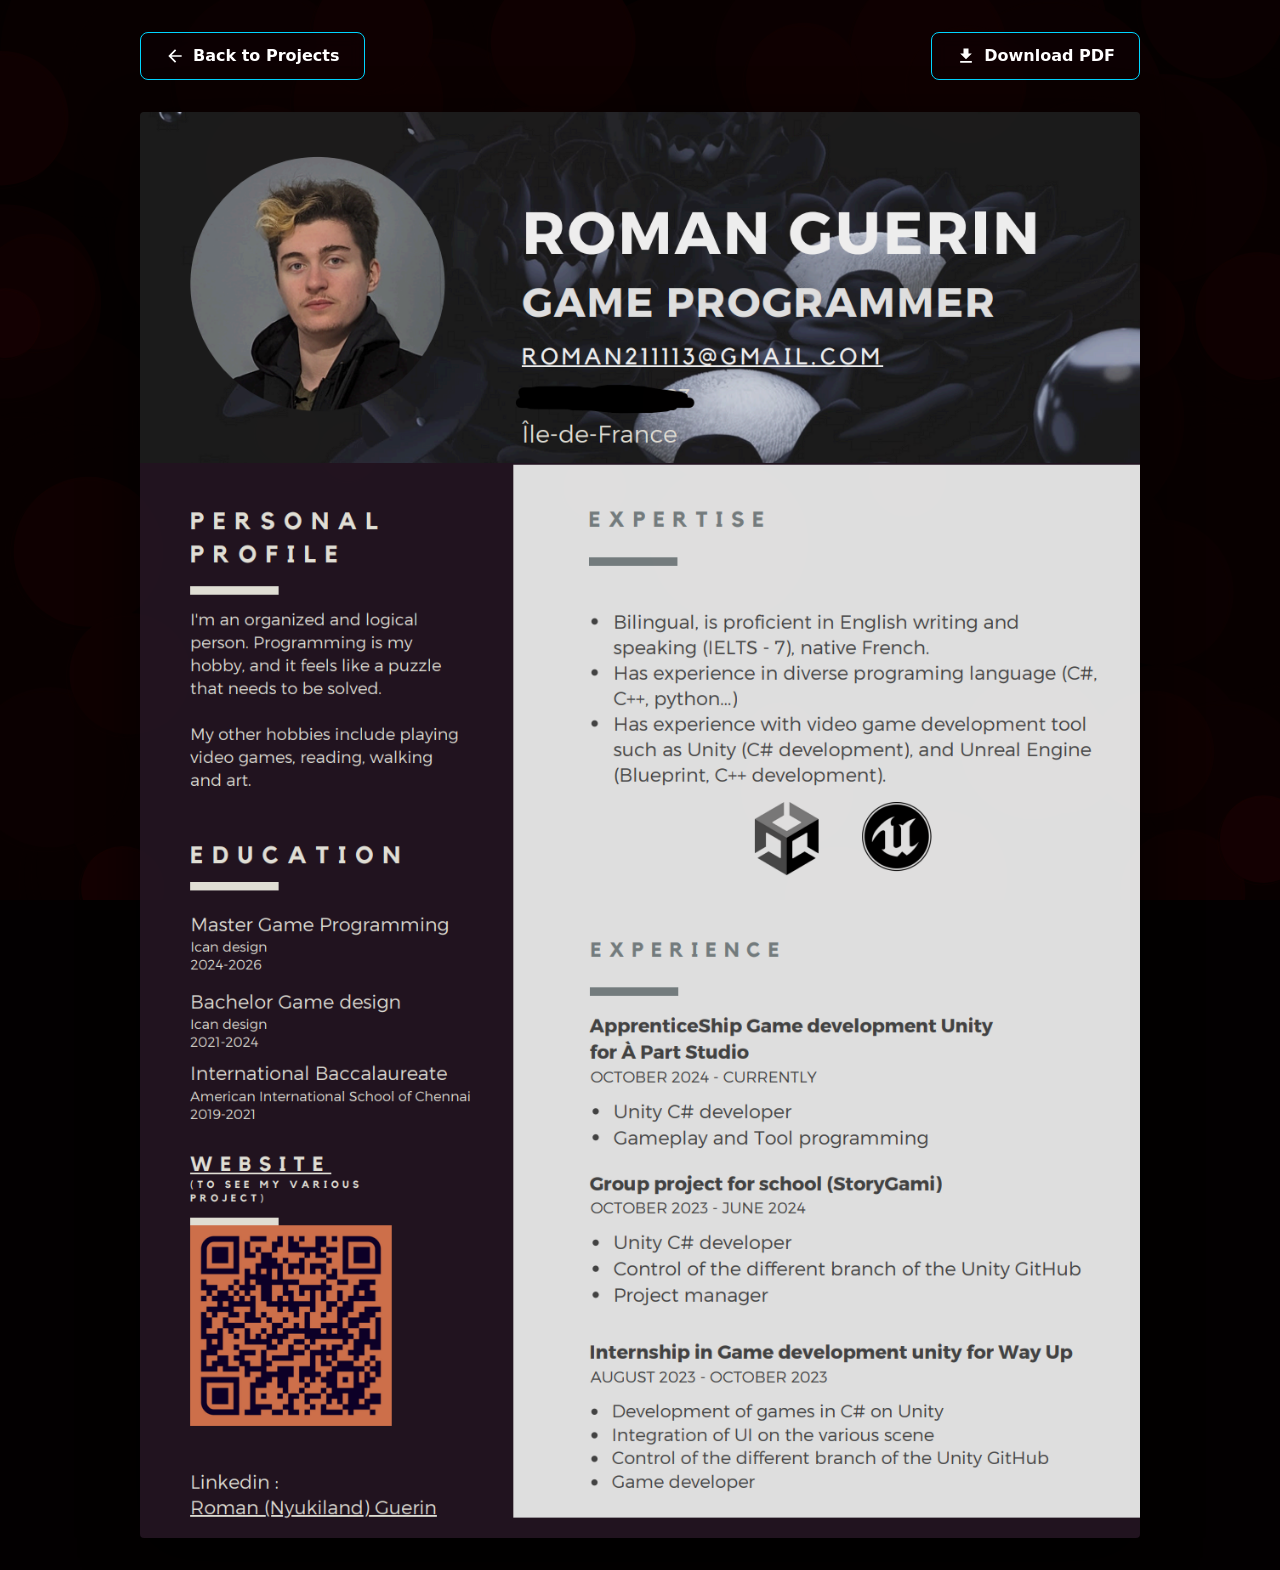
==== cv.html @ cbc48a32 "[UPD] V1 - need video" ====
<!DOCTYPE html>
<html lang="en">
<head>
    <meta charset="UTF-8">
    <meta name="viewport" content="width=device-width, initial-scale=1.0">
    <title>Resume | Roman Guerin</title>
    <link rel="stylesheet" href="css/style.css">
</head>
<body>
    <canvas id="bg-canvas"></canvas>

    <div class="cv-page-container">
        <div class="cv-toolbar">
            <a href="index.html" class="cv-action-btn">
                <svg viewBox="0 0 24 24" style="margin-right: 8px;"><path d="M20 11H7.83l5.59-5.59L12 4l-8 8 8 8 1.41-1.41L7.83 13H20v-2z"/></svg>
                Back to Projects
            </a>
            <a href="assets/Roman_Guerin_Resume.pdf" download class="cv-action-btn">
                <svg viewBox="0 0 24 24" style="margin-right: 8px;"><path d="M19 9h-4V3H9v6H5l7 7 7-7zM5 18v2h14v-2H5z"/></svg>
                Download PDF
            </a>
        </div>
        
        <div class="cv-document-wrapper">
            <img src="assets/cv_preview.png" alt="Roman Guerin Resume" id="cv-image">
        </div>
    </div>

    <script src="js/background.js"></script>
</body>
</html>
---- css/style.css ----
/* Variables */
:root {
    --text-main: #ffffff;
    --text-muted: #a0a0b0;
    --accent-cyan: #00d5ff;
    --card-bg: rgba(15, 0, 5, 0.4); 
    --card-border: rgba(255, 30, 60, 0.2); 
    --card-hover-border: rgba(0, 213, 255, 0.5); 
}

/* Reset */
* {
    margin: 0;
    padding: 0;
    box-sizing: border-box;
}

body {
    background-color: #030001; 
    color: var(--text-main);
    font-family: system-ui, -apple-system, BlinkMacSystemFont, 'Segoe UI', Roboto, sans-serif;
    overflow-x: hidden;
}

/* Canvas */
#bg-canvas {
    position: fixed;
    top: 0;
    left: 0;
    width: 100vw;
    height: 100vh;
    z-index: -1; 
    pointer-events: none; 
}

/* UI Layout */
.ui-layer {
    position: relative;
    z-index: 1;
    max-width: 1200px;
    margin: 0 auto;
    padding: 4rem 2rem;
}

.hero {
    margin-bottom: 4rem;
}

.hero h1 {
    font-size: 4rem;
    font-weight: 800;
    letter-spacing: -1px;
    margin-bottom: 0.5rem;
}

.hero h2 {
    font-size: 2rem;
    color: var(--accent-cyan);
    font-weight: 600;
    margin-bottom: 1rem;
}

.subtitle {
    font-size: 1.2rem;
    color: var(--text-muted);
    max-width: 600px;
    line-height: 1.5;
}

/* Project Cards */
.projects-grid {
    display: grid;
    grid-template-columns: repeat(auto-fit, minmax(320px, 1fr));
    gap: 2rem;
}

.project-card {
    background: var(--card-bg);
    backdrop-filter: blur(12px); 
    -webkit-backdrop-filter: blur(12px);
    border: 1px solid var(--card-border);
    border-radius: 12px;
    padding: 2rem;
    cursor: pointer;
    transition: transform 0.3s ease, border-color 0.3s ease, box-shadow 0.3s ease;
}

.project-card:hover {
    transform: translateY(-5px);
    border-color: var(--card-hover-border);
    box-shadow: 0 10px 30px rgba(0, 213, 255, 0.1);
}

.tech-tag {
    display: inline-block;
    font-size: 0.8rem;
    font-weight: 700;
    text-transform: uppercase;
    letter-spacing: 1px;
    color: var(--accent-cyan);
    margin-bottom: 1rem;
}

.project-card h3 {
    font-size: 1.5rem;
    margin-bottom: 1rem;
}

.project-card p {
    color: var(--text-muted);
    line-height: 1.6;
    font-size: 0.95rem;
}

/* Modal */
.modal-overlay {
    position: fixed;
    top: 0;
    left: 0;
    width: 100vw;
    height: 100vh;
    background: rgba(2, 0, 1, 0.85); 
    backdrop-filter: blur(5px);
    -webkit-backdrop-filter: blur(5px);
    z-index: 100;
    display: flex;
    justify-content: center;
    align-items: center;
    opacity: 0;
    pointer-events: none;
    transition: opacity 0.3s ease;
}

.modal-overlay.active {
    opacity: 1;
    pointer-events: auto;
}

.modal-content {
    background: var(--card-bg);
    border: 1px solid var(--accent-cyan);
    border-radius: 12px;
    width: 90%;
    max-width: 800px;
    max-height: 90vh;
    overflow-y: auto;
    padding: 2.5rem;
    position: relative;
    box-shadow: 0 20px 50px rgba(0, 0, 0, 0.5);
    transform: translateY(30px) scale(0.95);
    transition: transform 0.3s ease;
}

.modal-overlay.active .modal-content {
    transform: translateY(0) scale(1);
}

.close-btn {
    position: absolute;
    top: 1.5rem;
    right: 1.5rem;
    background: none;
    border: none;
    color: var(--text-muted);
    font-size: 2rem;
    line-height: 1;
    cursor: pointer;
    transition: color 0.2s ease;
}

.close-btn:hover {
    color: var(--accent-cyan);
}

.modal-header {
    margin-bottom: 2rem;
}

.modal-header h2 {
    font-size: 2.5rem;
    margin-top: 0.5rem;
}

.modal-media-container {
    width: 100%;
    height: 350px; 
    background: #000;
    border-radius: 8px;
    overflow: hidden;
    margin-bottom: 2rem;
    border: 1px solid var(--card-border);
    box-shadow: 0 4px 15px rgba(0, 0, 0, 0.5);
}

#modal-video {
    width: 100%;
    height: 100%;
    object-fit: cover; 
}

.modal-body {
    line-height: 1.8;
    color: #e0e0e0;
}

.modal-body ul {
    margin-top: 1rem;
    margin-left: 1.5rem;
}

.modal-body li {
    margin-bottom: 0.5rem;
}

/* Floating Actions */
.floating-actions {
    position: fixed;
    bottom: 2rem;
    right: 2rem;
    display: flex;
    gap: 1rem;
    z-index: 50;
}

.action-btn {
    width: 56px;
    height: 56px;
    border-radius: 50%;
    background: var(--card-bg);
    border: 1px solid var(--accent-cyan);
    color: var(--accent-cyan);
    display: flex;
    align-items: center;
    justify-content: center;
    cursor: pointer;
    backdrop-filter: blur(8px);
    transition: all 0.3s ease;
    text-decoration: none;
    box-shadow: 0 4px 15px rgba(0, 0, 0, 0.5);
}

.action-btn:hover {
    transform: scale(1.1) translateY(-5px);
    background: var(--accent-cyan);
    color: #000;
    box-shadow: 0 10px 25px rgba(0, 213, 255, 0.3);
}

.action-btn svg {
    width: 24px;
    height: 24px;
    fill: currentColor;
}

/* CV Page layout */
.cv-page-container {
    position: relative;
    z-index: 1;
    display: flex;
    flex-direction: column;
    align-items: center;
    min-height: 100vh;
    padding: 2rem;
}

.cv-toolbar {
    width: 100%;
    max-width: 1000px;
    display: flex;
    justify-content: space-between;
    margin-bottom: 2rem;
}

.cv-action-btn {
    display: flex;
    align-items: center;
    padding: 0.8rem 1.5rem;
    background: var(--card-bg);
    border: 1px solid var(--accent-cyan);
    color: var(--text-main);
    border-radius: 8px;
    cursor: pointer;
    font-weight: 600;
    text-decoration: none;
    transition: all 0.2s ease;
    backdrop-filter: blur(8px);
}

.cv-action-btn svg {
    width: 20px;
    height: 20px;
    fill: currentColor;
}

.cv-action-btn:hover {
    background: var(--accent-cyan);
    color: #000;
}

.cv-document-wrapper {
    width: 100%;
    max-width: 1000px;
    display: flex;
    justify-content: center;
}

#cv-image {
    max-width: 100%;
    height: auto;
    border-radius: 4px;
    box-shadow: 0 20px 60px rgba(0, 0, 0, 0.8);
    opacity: 0.93; 
}
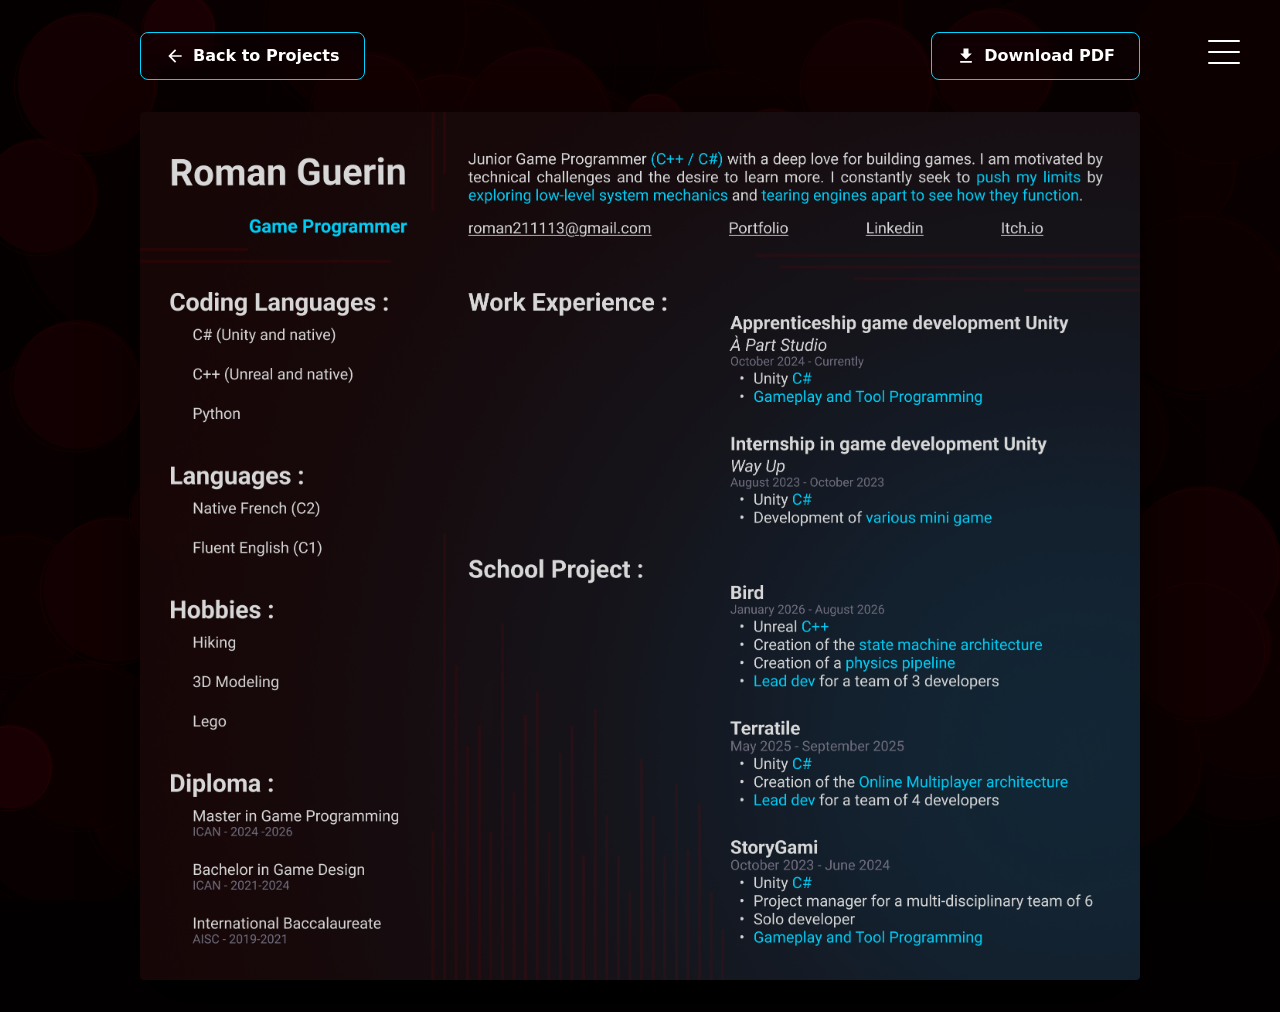
==== commit b1e25b7e: "[ADD] Infinite flower" ====
--- a/cv.html
+++ b/cv.html
@@ -1,31 +1,54 @@
-<!DOCTYPE html>
+<!doctype html>
 <html lang="en">
-<head>
-    <meta charset="UTF-8">
-    <meta name="viewport" content="width=device-width, initial-scale=1.0">
+  <head>
+    <meta charset="UTF-8" />
+    <meta name="viewport" content="width=device-width, initial-scale=1.0" />
     <title>Resume | Roman Guerin</title>
-    <link rel="stylesheet" href="css/style.css">
-</head>
-<body>
+    <link rel="stylesheet" href="css/style.css" />
+  </head>
+  <body>
     <canvas id="bg-canvas"></canvas>
 
+    <div id="top-nav">
+      <button class="hamburger" id="hamburger-btn">
+        <span></span>
+        <span></span>
+        <span></span>
+      </button>
+      <nav class="dropdown" id="dropdown-menu">
+        <a href="index.html">Home</a>
+        <a href="infiniteflower.html">Infinite Flower</a>
+        <a href="cv.html">CV</a>
+      </nav>
+    </div>
+
     <div class="cv-page-container">
-        <div class="cv-toolbar">
-            <a href="index.html" class="cv-action-btn">
-                <svg viewBox="0 0 24 24" style="margin-right: 8px;"><path d="M20 11H7.83l5.59-5.59L12 4l-8 8 8 8 1.41-1.41L7.83 13H20v-2z"/></svg>
-                Back to Projects
-            </a>
-            <a href="assets/Roman_Guerin_Resume.pdf" download class="cv-action-btn">
-                <svg viewBox="0 0 24 24" style="margin-right: 8px;"><path d="M19 9h-4V3H9v6H5l7 7 7-7zM5 18v2h14v-2H5z"/></svg>
-                Download PDF
-            </a>
-        </div>
-        
-        <div class="cv-document-wrapper">
-            <img src="assets/cv_preview.png" alt="Roman Guerin Resume" id="cv-image">
-        </div>
+      <div class="cv-toolbar">
+        <a href="index.html" class="cv-action-btn">
+          <svg viewBox="0 0 24 24" style="margin-right: 8px">
+            <path
+              d="M20 11H7.83l5.59-5.59L12 4l-8 8 8 8 1.41-1.41L7.83 13H20v-2z"
+            />
+          </svg>
+          Back to Projects
+        </a>
+        <a href="assets/Roman_Guerin_Resume.pdf" download class="cv-action-btn">
+          <svg viewBox="0 0 24 24" style="margin-right: 8px">
+            <path d="M19 9h-4V3H9v6H5l7 7 7-7zM5 18v2h14v-2H5z" />
+          </svg>
+          Download PDF
+        </a>
+      </div>
+
+      <div class="cv-document-wrapper">
+        <img
+          src="assets/cv_preview.png"
+          alt="Roman Guerin Resume"
+          id="cv-image"
+        />
+      </div>
     </div>
 
     <script src="js/background.js"></script>
-</body>
-</html>+  </body>
+</html>
--- a/css/style.css
+++ b/css/style.css
@@ -1,313 +1,486 @@
-/* Variables */
 :root {
-    --text-main: #ffffff;
-    --text-muted: #a0a0b0;
-    --accent-cyan: #00d5ff;
-    --card-bg: rgba(15, 0, 5, 0.4); 
-    --card-border: rgba(255, 30, 60, 0.2); 
-    --card-hover-border: rgba(0, 213, 255, 0.5); 
-}
-
-/* Reset */
+  --text-main: #ffffff;
+  --text-muted: #a0a0b0;
+  --accent-cyan: #00d5ff;
+  --card-bg: rgba(15, 0, 5, 0.4);
+  --card-border: rgba(255, 30, 60, 0.2);
+  --card-hover-border: rgba(0, 213, 255, 0.5);
+}
+
 * {
-    margin: 0;
-    padding: 0;
-    box-sizing: border-box;
+  margin: 0;
+  padding: 0;
+  box-sizing: border-box;
 }
 
 body {
-    background-color: #030001; 
-    color: var(--text-main);
-    font-family: system-ui, -apple-system, BlinkMacSystemFont, 'Segoe UI', Roboto, sans-serif;
-    overflow-x: hidden;
-}
-
-/* Canvas */
+  background-color: #030001;
+  color: var(--text-main);
+  font-family:
+    system-ui,
+    -apple-system,
+    BlinkMacSystemFont,
+    "Segoe UI",
+    Roboto,
+    sans-serif;
+  overflow-x: hidden;
+}
+
+::-webkit-scrollbar {
+  display: none;
+  width: 0px;
+  background: transparent;
+}
+
+html,
+body {
+  scrollbar-width: none;
+  -ms-overflow-style: none;
+}
+
+#top-nav {
+  position: absolute;
+  top: 40px;
+  right: 40px;
+  z-index: 20;
+  display: flex;
+  flex-direction: column;
+  align-items: flex-end;
+}
+
+.hamburger {
+  width: 32px;
+  height: 24px;
+  background: none;
+  border: none;
+  cursor: pointer;
+  position: relative;
+  z-index: 30;
+  outline: none;
+}
+
+.hamburger span {
+  display: block;
+  position: absolute;
+  width: 100%;
+  height: 2px;
+  background: white;
+  border-radius: 2px;
+  transition: all 0.3s cubic-bezier(0.25, 0.1, 0.25, 1);
+  transform-origin: center;
+}
+
+.hamburger span:nth-child(1) {
+  top: 0;
+}
+.hamburger span:nth-child(2) {
+  top: 50%;
+  transform: translateY(-50%);
+}
+.hamburger span:nth-child(3) {
+  bottom: 0;
+}
+
+.hamburger.open span:nth-child(1) {
+  top: 50%;
+  transform: translateY(-50%) rotate(45deg);
+}
+.hamburger.open span:nth-child(2) {
+  opacity: 0;
+}
+.hamburger.open span:nth-child(3) {
+  bottom: 50%;
+  transform: translateY(50%) rotate(-45deg);
+}
+
+.dropdown {
+  position: absolute;
+  top: 40px;
+  right: 0;
+  background: rgba(0, 0, 0, 0.6);
+  backdrop-filter: blur(10px);
+  border: 1px solid rgba(255, 255, 255, 0.15);
+  border-radius: 8px;
+  padding: 10px 0;
+  display: flex;
+  flex-direction: column;
+  min-width: 180px;
+  opacity: 0;
+  pointer-events: none;
+  transform: translateY(-10px);
+  transition: all 0.3s cubic-bezier(0.25, 0.1, 0.25, 1);
+}
+
+.dropdown.open {
+  opacity: 1;
+  pointer-events: auto;
+  transform: translateY(0);
+}
+
+.dropdown a {
+  color: rgba(255, 255, 255, 0.7);
+  text-decoration: none;
+  padding: 12px 24px;
+  font-size: 13px;
+  text-transform: uppercase;
+  letter-spacing: 0.15em;
+  transition:
+    background 0.2s,
+    color 0.2s;
+}
+
+.dropdown a:hover {
+  background: rgba(255, 255, 255, 0.1);
+  color: white;
+}
+
 #bg-canvas {
-    position: fixed;
-    top: 0;
-    left: 0;
-    width: 100vw;
-    height: 100vh;
-    z-index: -1; 
-    pointer-events: none; 
-}
-
-/* UI Layout */
+  position: fixed;
+  top: 0;
+  left: 0;
+  width: 100vw;
+  height: 100vh;
+  z-index: -1;
+  pointer-events: none;
+}
+
 .ui-layer {
-    position: relative;
-    z-index: 1;
-    max-width: 1200px;
-    margin: 0 auto;
-    padding: 4rem 2rem;
+  position: relative;
+  z-index: 1;
+  max-width: 1200px;
+  margin: 0 auto;
+  padding: 4rem 2rem;
 }
 
 .hero {
-    margin-bottom: 4rem;
-}
-
+  margin-bottom: 4rem;
+}
 .hero h1 {
-    font-size: 4rem;
-    font-weight: 800;
-    letter-spacing: -1px;
-    margin-bottom: 0.5rem;
-}
-
+  font-size: 4rem;
+  font-weight: 800;
+  letter-spacing: -1px;
+  margin-bottom: 0.5rem;
+}
 .hero h2 {
-    font-size: 2rem;
-    color: var(--accent-cyan);
-    font-weight: 600;
-    margin-bottom: 1rem;
+  font-size: 2rem;
+  color: var(--accent-cyan);
+  font-weight: 600;
+  margin-bottom: 1rem;
+}
+
+.tags-container.minimalist-tags {
+  display: flex;
+  flex-wrap: wrap;
+  gap: 1.5rem;
+  margin-bottom: 2.5rem;
+  align-items: baseline;
+}
+.text-degree {
+  font-size: 1.3rem;
+  font-weight: 700;
+  color: var(--text-main);
+  text-decoration: underline;
+  text-decoration-color: var(--text-main);
+  text-underline-offset: 8px;
+  text-decoration-thickness: 2px;
+}
+.text-lang {
+  font-size: 1.6rem;
+  font-weight: 800;
+  color: var(--text-main);
+  text-decoration: underline;
+  text-decoration-color: var(--text-main);
+  text-underline-offset: 8px;
+  text-decoration-thickness: 3px;
+}
+.text-engine {
+  font-size: 1.2rem;
+  font-weight: 500;
+  color: var(--text-muted);
 }
 
 .subtitle {
-    font-size: 1.2rem;
-    color: var(--text-muted);
-    max-width: 600px;
-    line-height: 1.5;
-}
-
-/* Project Cards */
+  font-size: 1.2rem;
+  color: var(--text-muted);
+  max-width: 600px;
+  line-height: 1.5;
+}
+
 .projects-grid {
-    display: grid;
-    grid-template-columns: repeat(auto-fit, minmax(320px, 1fr));
-    gap: 2rem;
-}
-
+  display: grid;
+  grid-template-columns: repeat(auto-fit, minmax(320px, 1fr));
+  gap: 2rem;
+}
 .project-card {
-    background: var(--card-bg);
-    backdrop-filter: blur(12px); 
-    -webkit-backdrop-filter: blur(12px);
-    border: 1px solid var(--card-border);
-    border-radius: 12px;
-    padding: 2rem;
-    cursor: pointer;
-    transition: transform 0.3s ease, border-color 0.3s ease, box-shadow 0.3s ease;
-}
-
+  background: var(--card-bg);
+  backdrop-filter: blur(12px);
+  border: 1px solid var(--card-border);
+  border-radius: 12px;
+  padding: 2rem;
+  cursor: pointer;
+  transition:
+    transform 0.3s ease,
+    border-color 0.3s ease,
+    box-shadow 0.3s ease;
+}
 .project-card:hover {
-    transform: translateY(-5px);
-    border-color: var(--card-hover-border);
-    box-shadow: 0 10px 30px rgba(0, 213, 255, 0.1);
-}
-
+  transform: translateY(-5px);
+  border-color: var(--card-hover-border);
+  box-shadow: 0 10px 30px rgba(0, 213, 255, 0.1);
+}
 .tech-tag {
-    display: inline-block;
-    font-size: 0.8rem;
-    font-weight: 700;
-    text-transform: uppercase;
-    letter-spacing: 1px;
-    color: var(--accent-cyan);
-    margin-bottom: 1rem;
-}
-
+  display: inline-block;
+  font-size: 0.8rem;
+  font-weight: 700;
+  text-transform: uppercase;
+  letter-spacing: 1px;
+  color: var(--accent-cyan);
+  margin-bottom: 1rem;
+}
 .project-card h3 {
-    font-size: 1.5rem;
-    margin-bottom: 1rem;
-}
-
+  font-size: 1.5rem;
+  margin-bottom: 1rem;
+}
 .project-card p {
-    color: var(--text-muted);
-    line-height: 1.6;
-    font-size: 0.95rem;
-}
-
-/* Modal */
+  color: var(--text-muted);
+  line-height: 1.6;
+  font-size: 0.95rem;
+}
+
 .modal-overlay {
-    position: fixed;
-    top: 0;
-    left: 0;
-    width: 100vw;
-    height: 100vh;
-    background: rgba(2, 0, 1, 0.85); 
-    backdrop-filter: blur(5px);
-    -webkit-backdrop-filter: blur(5px);
-    z-index: 100;
-    display: flex;
-    justify-content: center;
-    align-items: center;
-    opacity: 0;
-    pointer-events: none;
-    transition: opacity 0.3s ease;
-}
-
+  position: fixed;
+  top: 0;
+  left: 0;
+  width: 100vw;
+  height: 100vh;
+  background: rgba(2, 0, 1, 0.85);
+  backdrop-filter: blur(5px);
+  z-index: 100;
+  display: flex;
+  justify-content: center;
+  align-items: center;
+  opacity: 0;
+  pointer-events: none;
+  transition: opacity 0.3s ease;
+}
 .modal-overlay.active {
-    opacity: 1;
-    pointer-events: auto;
-}
-
+  opacity: 1;
+  pointer-events: auto;
+}
 .modal-content {
-    background: var(--card-bg);
-    border: 1px solid var(--accent-cyan);
-    border-radius: 12px;
-    width: 90%;
-    max-width: 800px;
-    max-height: 90vh;
-    overflow-y: auto;
-    padding: 2.5rem;
-    position: relative;
-    box-shadow: 0 20px 50px rgba(0, 0, 0, 0.5);
-    transform: translateY(30px) scale(0.95);
-    transition: transform 0.3s ease;
-}
-
+  background: var(--card-bg);
+  border: 1px solid var(--accent-cyan);
+  border-radius: 12px;
+  width: 90%;
+  max-width: 800px;
+  max-height: 90vh;
+  overflow-y: auto;
+  padding: 2.5rem;
+  position: relative;
+  box-shadow: 0 20px 50px rgba(0, 0, 0, 0.5);
+  transform: translateY(30px) scale(0.95);
+  transition: transform 0.3s ease;
+}
 .modal-overlay.active .modal-content {
-    transform: translateY(0) scale(1);
-}
-
+  transform: translateY(0) scale(1);
+}
 .close-btn {
-    position: absolute;
-    top: 1.5rem;
-    right: 1.5rem;
-    background: none;
-    border: none;
-    color: var(--text-muted);
-    font-size: 2rem;
-    line-height: 1;
-    cursor: pointer;
-    transition: color 0.2s ease;
-}
-
+  position: absolute;
+  top: 1.5rem;
+  right: 1.5rem;
+  background: none;
+  border: none;
+  color: var(--text-muted);
+  font-size: 2rem;
+  line-height: 1;
+  cursor: pointer;
+  transition: color 0.2s ease;
+}
 .close-btn:hover {
-    color: var(--accent-cyan);
-}
-
+  color: var(--accent-cyan);
+}
 .modal-header {
-    margin-bottom: 2rem;
-}
-
+  margin-bottom: 2rem;
+}
 .modal-header h2 {
-    font-size: 2.5rem;
-    margin-top: 0.5rem;
-}
-
+  font-size: 2.5rem;
+  margin-top: 0.5rem;
+}
 .modal-media-container {
-    width: 100%;
-    height: 350px; 
-    background: #000;
-    border-radius: 8px;
-    overflow: hidden;
-    margin-bottom: 2rem;
-    border: 1px solid var(--card-border);
-    box-shadow: 0 4px 15px rgba(0, 0, 0, 0.5);
-}
-
-#modal-video {
-    width: 100%;
-    height: 100%;
-    object-fit: cover; 
-}
-
+  width: 100%;
+  height: 350px;
+  background: #000;
+  border-radius: 8px;
+  overflow: hidden;
+  margin-bottom: 2rem;
+  border: 1px solid var(--card-border);
+  box-shadow: 0 4px 15px rgba(0, 0, 0, 0.5);
+  position: relative;
+}
+#modal-video,
+#modal-image {
+  width: 100%;
+  height: 100%;
+  object-fit: cover;
+}
 .modal-body {
-    line-height: 1.8;
-    color: #e0e0e0;
-}
-
+  line-height: 1.8;
+  color: #e0e0e0;
+}
 .modal-body ul {
-    margin-top: 1rem;
-    margin-left: 1.5rem;
-}
-
+  margin-top: 1rem;
+  margin-left: 1.5rem;
+}
 .modal-body li {
-    margin-bottom: 0.5rem;
-}
-
-/* Floating Actions */
+  margin-bottom: 0.5rem;
+}
+.modal-body strong,
+.pitch strong {
+  color: var(--accent-cyan);
+  font-weight: 700;
+}
+
 .floating-actions {
-    position: fixed;
-    bottom: 2rem;
-    right: 2rem;
-    display: flex;
-    gap: 1rem;
-    z-index: 50;
-}
-
+  position: fixed;
+  bottom: 2rem;
+  right: 2rem;
+  display: flex;
+  gap: 1rem;
+  z-index: 50;
+}
 .action-btn {
-    width: 56px;
-    height: 56px;
-    border-radius: 50%;
-    background: var(--card-bg);
-    border: 1px solid var(--accent-cyan);
-    color: var(--accent-cyan);
-    display: flex;
-    align-items: center;
-    justify-content: center;
-    cursor: pointer;
-    backdrop-filter: blur(8px);
-    transition: all 0.3s ease;
-    text-decoration: none;
-    box-shadow: 0 4px 15px rgba(0, 0, 0, 0.5);
-}
-
+  width: 56px;
+  height: 56px;
+  border-radius: 50%;
+  background: var(--card-bg);
+  border: 1px solid var(--accent-cyan);
+  color: var(--accent-cyan);
+  display: flex;
+  align-items: center;
+  justify-content: center;
+  cursor: pointer;
+  backdrop-filter: blur(8px);
+  transition: all 0.3s ease;
+  text-decoration: none;
+  box-shadow: 0 4px 15px rgba(0, 0, 0, 0.5);
+}
 .action-btn:hover {
-    transform: scale(1.1) translateY(-5px);
-    background: var(--accent-cyan);
-    color: #000;
-    box-shadow: 0 10px 25px rgba(0, 213, 255, 0.3);
-}
-
+  transform: scale(1.1) translateY(-5px);
+  background: var(--accent-cyan);
+  color: #000;
+  box-shadow: 0 10px 25px rgba(0, 213, 255, 0.3);
+}
 .action-btn svg {
-    width: 24px;
-    height: 24px;
-    fill: currentColor;
-}
-
-/* CV Page layout */
+  width: 24px;
+  height: 24px;
+  fill: currentColor;
+}
+
 .cv-page-container {
-    position: relative;
-    z-index: 1;
-    display: flex;
-    flex-direction: column;
-    align-items: center;
-    min-height: 100vh;
-    padding: 2rem;
-}
-
+  position: relative;
+  z-index: 1;
+  display: flex;
+  flex-direction: column;
+  align-items: center;
+  min-height: 100vh;
+  padding: 2rem;
+}
 .cv-toolbar {
-    width: 100%;
-    max-width: 1000px;
-    display: flex;
-    justify-content: space-between;
-    margin-bottom: 2rem;
-}
-
+  width: 100%;
+  max-width: 1000px;
+  display: flex;
+  justify-content: space-between;
+  margin-bottom: 2rem;
+}
 .cv-action-btn {
-    display: flex;
-    align-items: center;
-    padding: 0.8rem 1.5rem;
-    background: var(--card-bg);
-    border: 1px solid var(--accent-cyan);
-    color: var(--text-main);
-    border-radius: 8px;
-    cursor: pointer;
-    font-weight: 600;
-    text-decoration: none;
-    transition: all 0.2s ease;
-    backdrop-filter: blur(8px);
-}
-
+  display: flex;
+  align-items: center;
+  padding: 0.8rem 1.5rem;
+  background: var(--card-bg);
+  border: 1px solid var(--accent-cyan);
+  color: var(--text-main);
+  border-radius: 8px;
+  cursor: pointer;
+  font-weight: 600;
+  text-decoration: none;
+  transition: all 0.2s ease;
+  backdrop-filter: blur(8px);
+}
 .cv-action-btn svg {
-    width: 20px;
-    height: 20px;
-    fill: currentColor;
-}
-
+  width: 20px;
+  height: 20px;
+  fill: currentColor;
+}
 .cv-action-btn:hover {
-    background: var(--accent-cyan);
-    color: #000;
-}
-
+  background: var(--accent-cyan);
+  color: #000;
+}
 .cv-document-wrapper {
-    width: 100%;
-    max-width: 1000px;
-    display: flex;
-    justify-content: center;
-}
-
+  width: 100%;
+  max-width: 1000px;
+  display: flex;
+  justify-content: center;
+}
 #cv-image {
-    max-width: 100%;
-    height: auto;
-    border-radius: 4px;
-    box-shadow: 0 20px 60px rgba(0, 0, 0, 0.8);
-    opacity: 0.93; 
-}+  max-width: 100%;
+  height: auto;
+  border-radius: 4px;
+  box-shadow: 0 20px 60px rgba(0, 0, 0, 0.8);
+  opacity: 0.96;
+}
+
+.social-icon-img {
+  width: 24px;
+  height: 24px;
+  transition: filter 0.3s ease;
+  filter: invert(72%) sepia(85%) saturate(3015%) hue-rotate(152deg)
+    brightness(101%) contrast(101%);
+}
+.action-btn:hover .social-icon-img {
+  filter: brightness(0);
+}
+
+.fullscreen-btn {
+  position: absolute;
+  bottom: 12px;
+  right: 12px;
+  background: rgba(0, 0, 0, 0.6);
+  border: 1px solid rgba(0, 213, 255, 0.4);
+  border-radius: 6px;
+  padding: 8px;
+  cursor: pointer;
+  color: var(--text-main);
+  backdrop-filter: blur(4px);
+  transition: all 0.2s ease;
+  display: flex;
+  align-items: center;
+  justify-content: center;
+}
+.fullscreen-btn:hover {
+  background: var(--accent-cyan);
+  color: #000;
+}
+.fullscreen-btn svg {
+  width: 20px;
+  height: 20px;
+  fill: currentColor;
+}
+.modal-action-btn {
+  display: inline-flex;
+  align-items: center;
+  margin-top: 1.5rem;
+  padding: 0.8rem 1.5rem;
+  background: rgba(0, 213, 255, 0.1);
+  border: 1px solid var(--accent-cyan);
+  color: var(--accent-cyan);
+  border-radius: 8px;
+  text-decoration: none;
+  font-weight: 600;
+  transition: all 0.2s ease;
+}
+.modal-action-btn:hover {
+  background: var(--accent-cyan);
+  color: #000;
+  box-shadow: 0 5px 15px rgba(0, 213, 255, 0.3);
+  transform: translateY(-2px);
+}
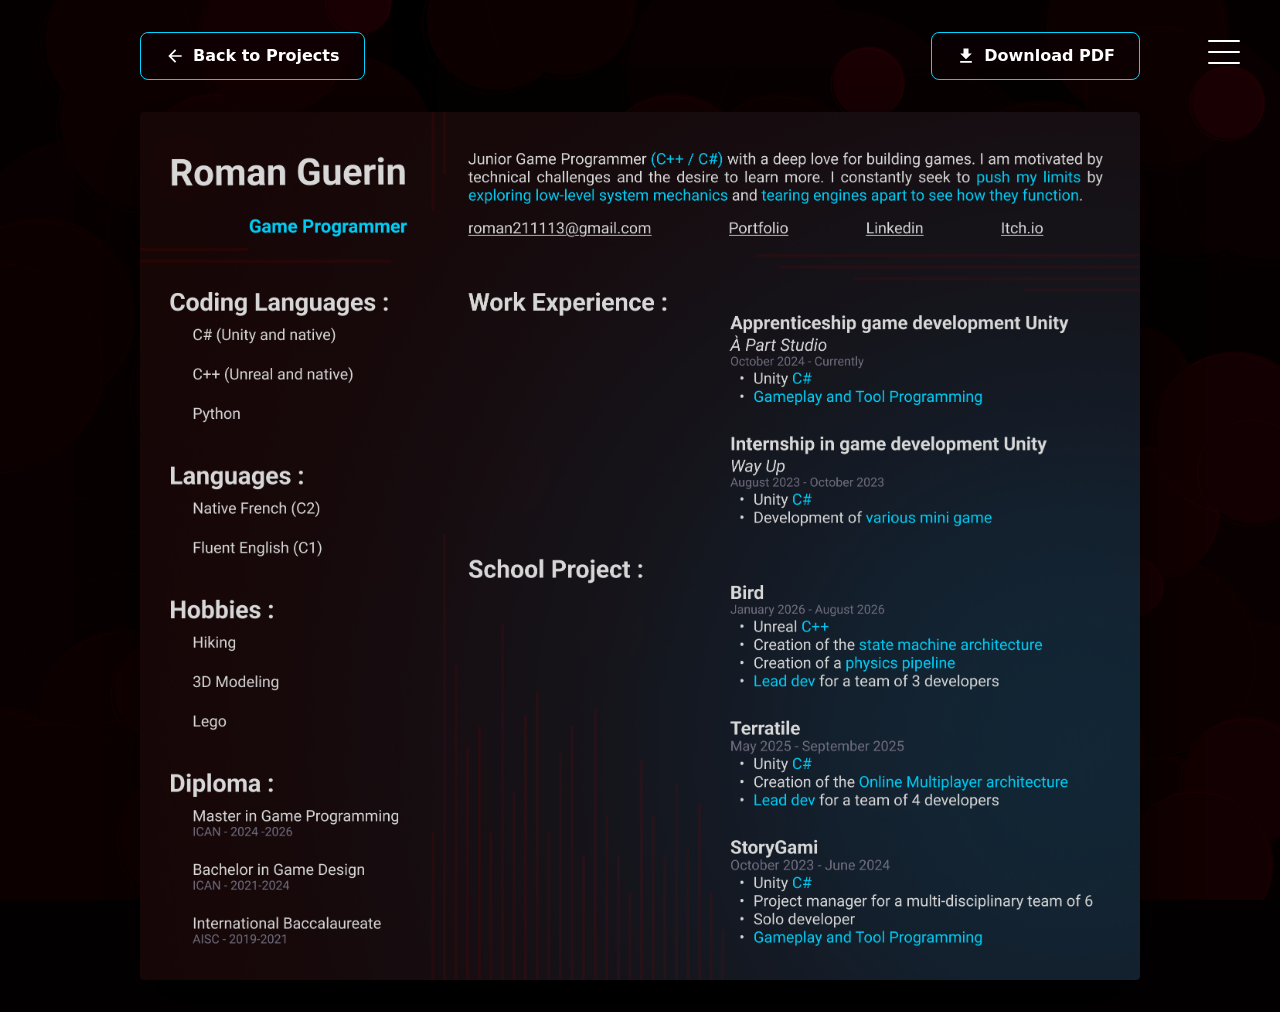
==== commit e02a544f: "[UPD] Flower - rework + color added" ====
--- a/cv.html
+++ b/cv.html
@@ -9,18 +9,7 @@
   <body>
     <canvas id="bg-canvas"></canvas>
 
-    <div id="top-nav">
-      <button class="hamburger" id="hamburger-btn">
-        <span></span>
-        <span></span>
-        <span></span>
-      </button>
-      <nav class="dropdown" id="dropdown-menu">
-        <a href="index.html">Home</a>
-        <a href="infiniteflower.html">Infinite Flower</a>
-        <a href="cv.html">CV</a>
-      </nav>
-    </div>
+    <top-nav></top-nav>
 
     <div class="cv-page-container">
       <div class="cv-toolbar">
@@ -50,5 +39,6 @@
     </div>
 
     <script src="js/background.js"></script>
+    <script src="js/nav.js"></script>
   </body>
 </html>
--- a/css/style.css
+++ b/css/style.css
@@ -484,3 +484,9 @@
   box-shadow: 0 5px 15px rgba(0, 213, 255, 0.3);
   transform: translateY(-2px);
 }
+
+top-nav {
+  display: block;
+  position: relative;
+  z-index: 1000;
+}
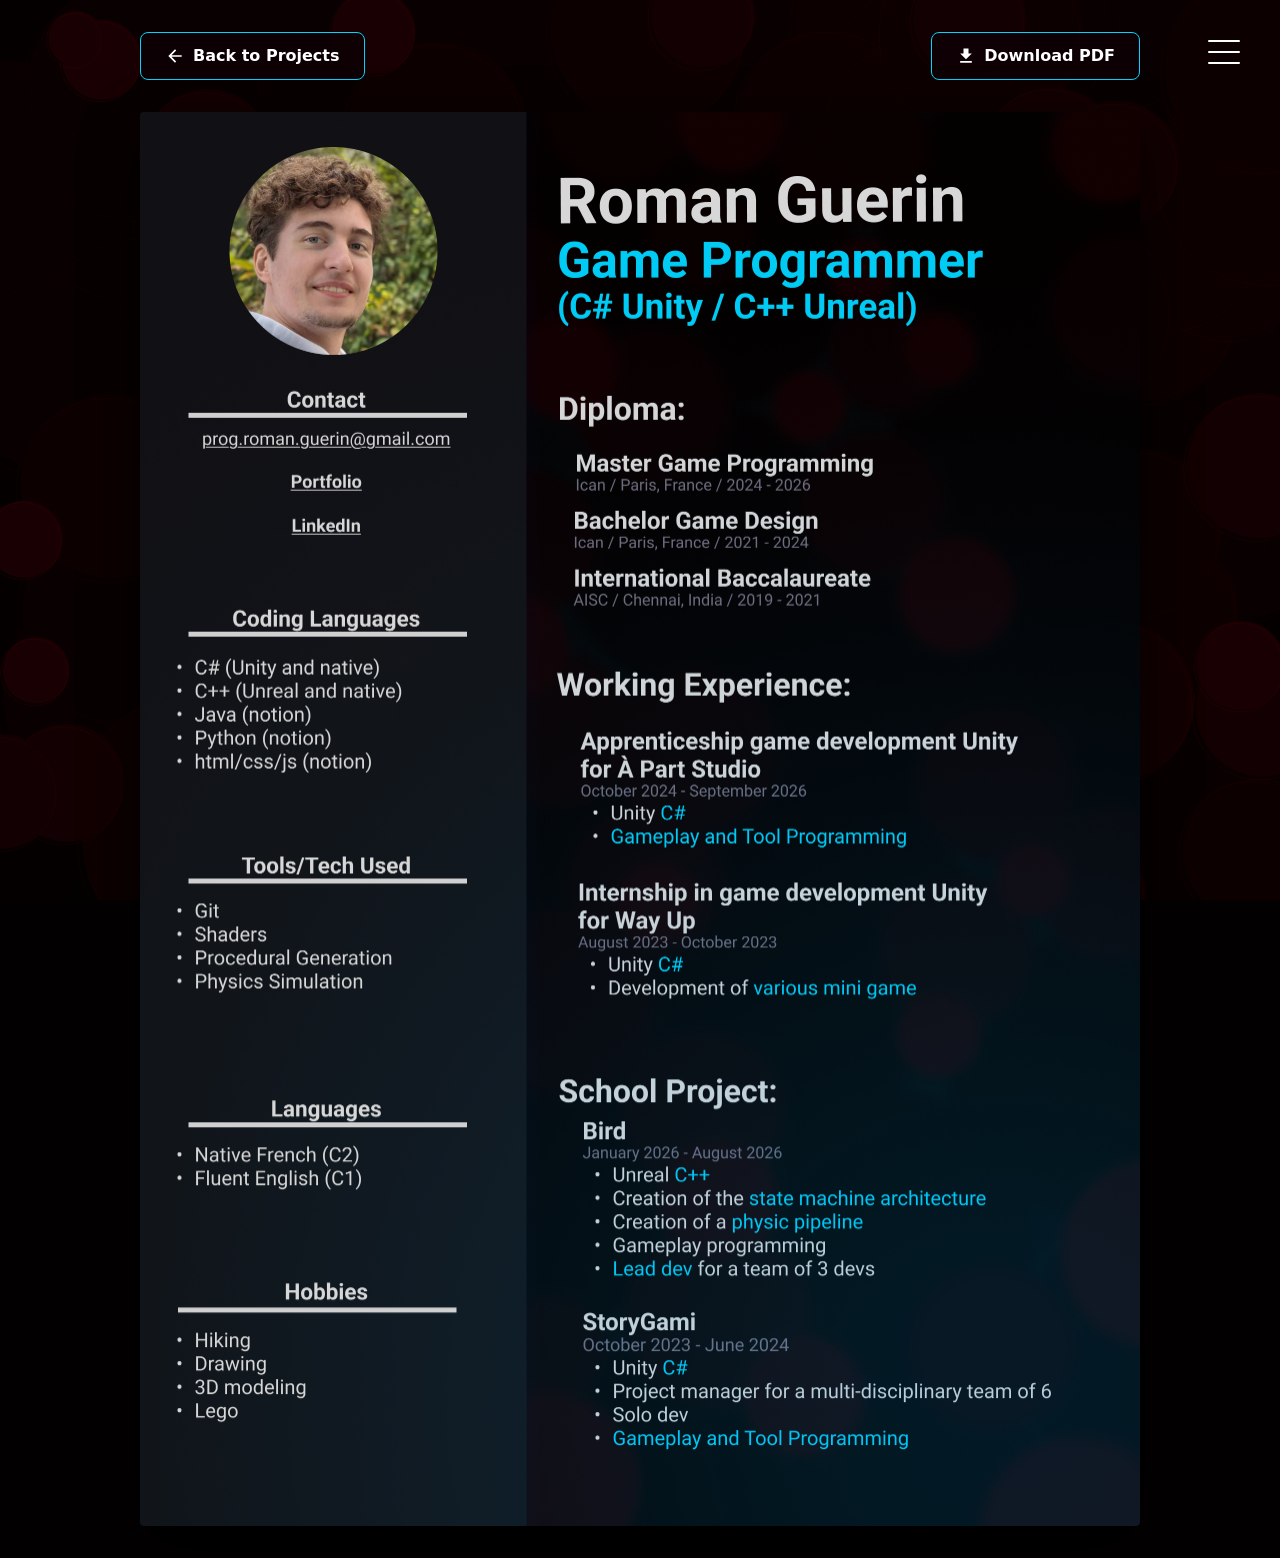
==== commit 96843c2d: "[FIX] Optimisation issue with blur and moving canvas" ====
--- a/cv.html
+++ b/cv.html
@@ -2,6 +2,7 @@
 <html lang="en">
   <head>
     <meta charset="UTF-8" />
+    <link rel="icon" type="image/svg+xml" href="assets/favicon.svg" />
     <meta name="viewport" content="width=device-width, initial-scale=1.0" />
     <title>Resume | Roman Guerin</title>
     <link rel="stylesheet" href="css/style.css" />
--- a/css/style.css
+++ b/css/style.css
@@ -97,8 +97,8 @@
   position: absolute;
   top: 40px;
   right: 0;
-  background: rgba(0, 0, 0, 0.6);
-  backdrop-filter: blur(10px);
+  background: rgba(15, 0, 5, 0.85);
+  backdrop-filter: none;
   border: 1px solid rgba(255, 255, 255, 0.15);
   border-radius: 8px;
   padding: 10px 0;
@@ -212,8 +212,8 @@
   gap: 2rem;
 }
 .project-card {
-  background: var(--card-bg);
-  backdrop-filter: blur(12px);
+  background: rgba(15, 0, 5, 0.85);
+  backdrop-filter: none;
   border: 1px solid var(--card-border);
   border-radius: 12px;
   padding: 2rem;
@@ -253,8 +253,8 @@
   left: 0;
   width: 100vw;
   height: 100vh;
-  background: rgba(2, 0, 1, 0.85);
-  backdrop-filter: blur(5px);
+  background: rgba(0, 0, 0, 0.85);
+  backdrop-filter: none;
   z-index: 100;
   display: flex;
   justify-content: center;
@@ -352,14 +352,14 @@
   width: 56px;
   height: 56px;
   border-radius: 50%;
-  background: var(--card-bg);
+  background: rgba(15, 0, 5, 0.85);
   border: 1px solid var(--accent-cyan);
   color: var(--accent-cyan);
   display: flex;
   align-items: center;
   justify-content: center;
   cursor: pointer;
-  backdrop-filter: blur(8px);
+  backdrop-filter: none;
   transition: all 0.3s ease;
   text-decoration: none;
   box-shadow: 0 4px 15px rgba(0, 0, 0, 0.5);
@@ -396,7 +396,7 @@
   display: flex;
   align-items: center;
   padding: 0.8rem 1.5rem;
-  background: var(--card-bg);
+  background:rgba(15, 0, 5, 0.85);
   border: 1px solid var(--accent-cyan);
   color: var(--text-main);
   border-radius: 8px;
@@ -404,7 +404,7 @@
   font-weight: 600;
   text-decoration: none;
   transition: all 0.2s ease;
-  backdrop-filter: blur(8px);
+  backdrop-filter: none;
 }
 .cv-action-btn svg {
   width: 20px;
@@ -444,13 +444,13 @@
   position: absolute;
   bottom: 12px;
   right: 12px;
-  background: rgba(0, 0, 0, 0.6);
+  background:rgba(15, 0, 5, 0.85);
   border: 1px solid rgba(0, 213, 255, 0.4);
   border-radius: 6px;
   padding: 8px;
   cursor: pointer;
   color: var(--text-main);
-  backdrop-filter: blur(4px);
+  backdrop-filter: none;
   transition: all 0.2s ease;
   display: flex;
   align-items: center;
@@ -489,4 +489,152 @@
   display: block;
   position: relative;
   z-index: 1000;
+}
+
+.back-home-wrapper {
+  width: 90%;
+  max-width: 450px;
+  margin: 20px auto;
+  display: flex;
+  justify-content: flex-start;
+  z-index: 10;
+}
+
+.back-home-btn {
+  display: inline-flex;
+  align-items: center;
+  color: var(--text-muted, #a0a0b0);
+  text-decoration: none;
+  font-size: 0.85rem;
+  font-weight: 600;
+  text-transform: uppercase;
+  letter-spacing: 0.1em;
+  transition: all 0.2s ease;
+}
+
+.back-home-btn svg {
+  width: 18px;
+  height: 18px;
+  margin-right: 8px;
+  fill: currentColor;
+}
+
+.back-home-btn:hover {
+  color: var(--text-main, #ffffff);
+  transform: translateX(-4px);
+}
+
+.link-tree-container {
+  display: flex;
+  flex-direction: column;
+  gap: 16px;
+  width: 90%;
+  max-width: 600px;
+  margin: 0 auto 40px auto;
+  z-index: 10;
+}
+
+.link-tree-btn {
+  display: flex;
+  align-items: center;
+  justify-content: space-between;
+  background:rgba(15, 0, 5, 0.85);
+  border: 1px solid var(--card-border, rgba(255, 30, 60, 0.2));
+  border-radius: 12px;
+  padding: 20px 24px; /* Taller padding */
+  color: var(--text-main, #ffffff);
+  text-decoration: none;
+  font-weight: 700;
+  
+  font-size: clamp(1rem, 4vw, 1.5rem); 
+  letter-spacing: 0.05em;
+  text-transform: uppercase;
+  backdrop-filter: none;
+  -webkit-backdrop-filter: none;
+  transition: all 0.2s cubic-bezier(0.25, 0.8, 0.25, 1);
+}
+
+.link-tree-btn:hover {
+  border-color: var(--card-hover-border, rgba(0, 213, 255, 0.5));
+  background: rgba(0, 213, 255, 0.05);
+  transform: translateY(-3px);
+  box-shadow: 0 10px 20px rgba(0, 0, 0, 0.3);
+}
+
+.link-tree-btn:active {
+  transform: translateY(0) scale(0.96);
+}
+
+.link-tree-btn svg,
+.link-tree-btn img {
+  width: clamp(24px, 6vw, 32px);
+  height: clamp(24px, 6vw, 32px);
+  fill: currentColor;
+}
+
+.cta-section {
+  width: 100%;
+  margin-top: 40px;
+  display: flex;
+  justify-content: center;
+}
+
+.cta-block {
+  display: flex;
+  align-items: center;
+  justify-content: space-between;
+  width: 100%;
+  background:rgba(15, 0, 5, 0.85);
+  border: 1px solid var(--card-border, rgba(255, 30, 60, 0.2));
+  border-radius: 12px;
+  padding: 30px 40px;
+  text-decoration: none;
+  color: var(--text-main, #ffffff);
+  backdrop-filter: none;
+  -webkit-backdrop-filter: none;
+  transition: all 0.3s cubic-bezier(0.25, 0.8, 0.25, 1);
+}
+
+.cta-block:hover {
+  border-color: var(--card-hover-border, rgba(0, 213, 255, 0.5));
+  background: rgba(0, 213, 255, 0.05);
+  transform: translateY(-4px);
+  box-shadow: 0 10px 30px rgba(0, 0, 0, 0.4);
+}
+
+.cta-content h3 {
+  font-size: 1.5rem;
+  margin-bottom: 8px;
+  color: var(--text-main);
+}
+
+.cta-content p {
+  color: var(--text-muted, #a0a0b0);
+  font-size: 1rem;
+  margin: 0;
+  line-height: 1.5;
+}
+
+.cta-large-icon {
+  width: 48px !important;
+  height: 48px !important;
+  margin-left: 20px;
+  transition: transform 0.4s cubic-bezier(0.175, 0.885, 0.32, 1.275), filter 0.3s ease !important;
+}
+
+.cta-block:hover .cta-large-icon {
+  transform: scale(1.15) rotate(5deg);
+  filter: invert(72%) sepia(85%) saturate(3015%) hue-rotate(152deg) brightness(130%) contrast(110%) drop-shadow(0 0 12px rgba(0, 213, 255, 0.6)) !important;
+}
+
+@media (max-width: 600px) {
+  .cta-block {
+    flex-direction: column-reverse;
+    text-align: center;
+    padding: 24px;
+    gap: 16px;
+  }
+  .cta-large-icon {
+    margin-left: 0;
+  }
 }
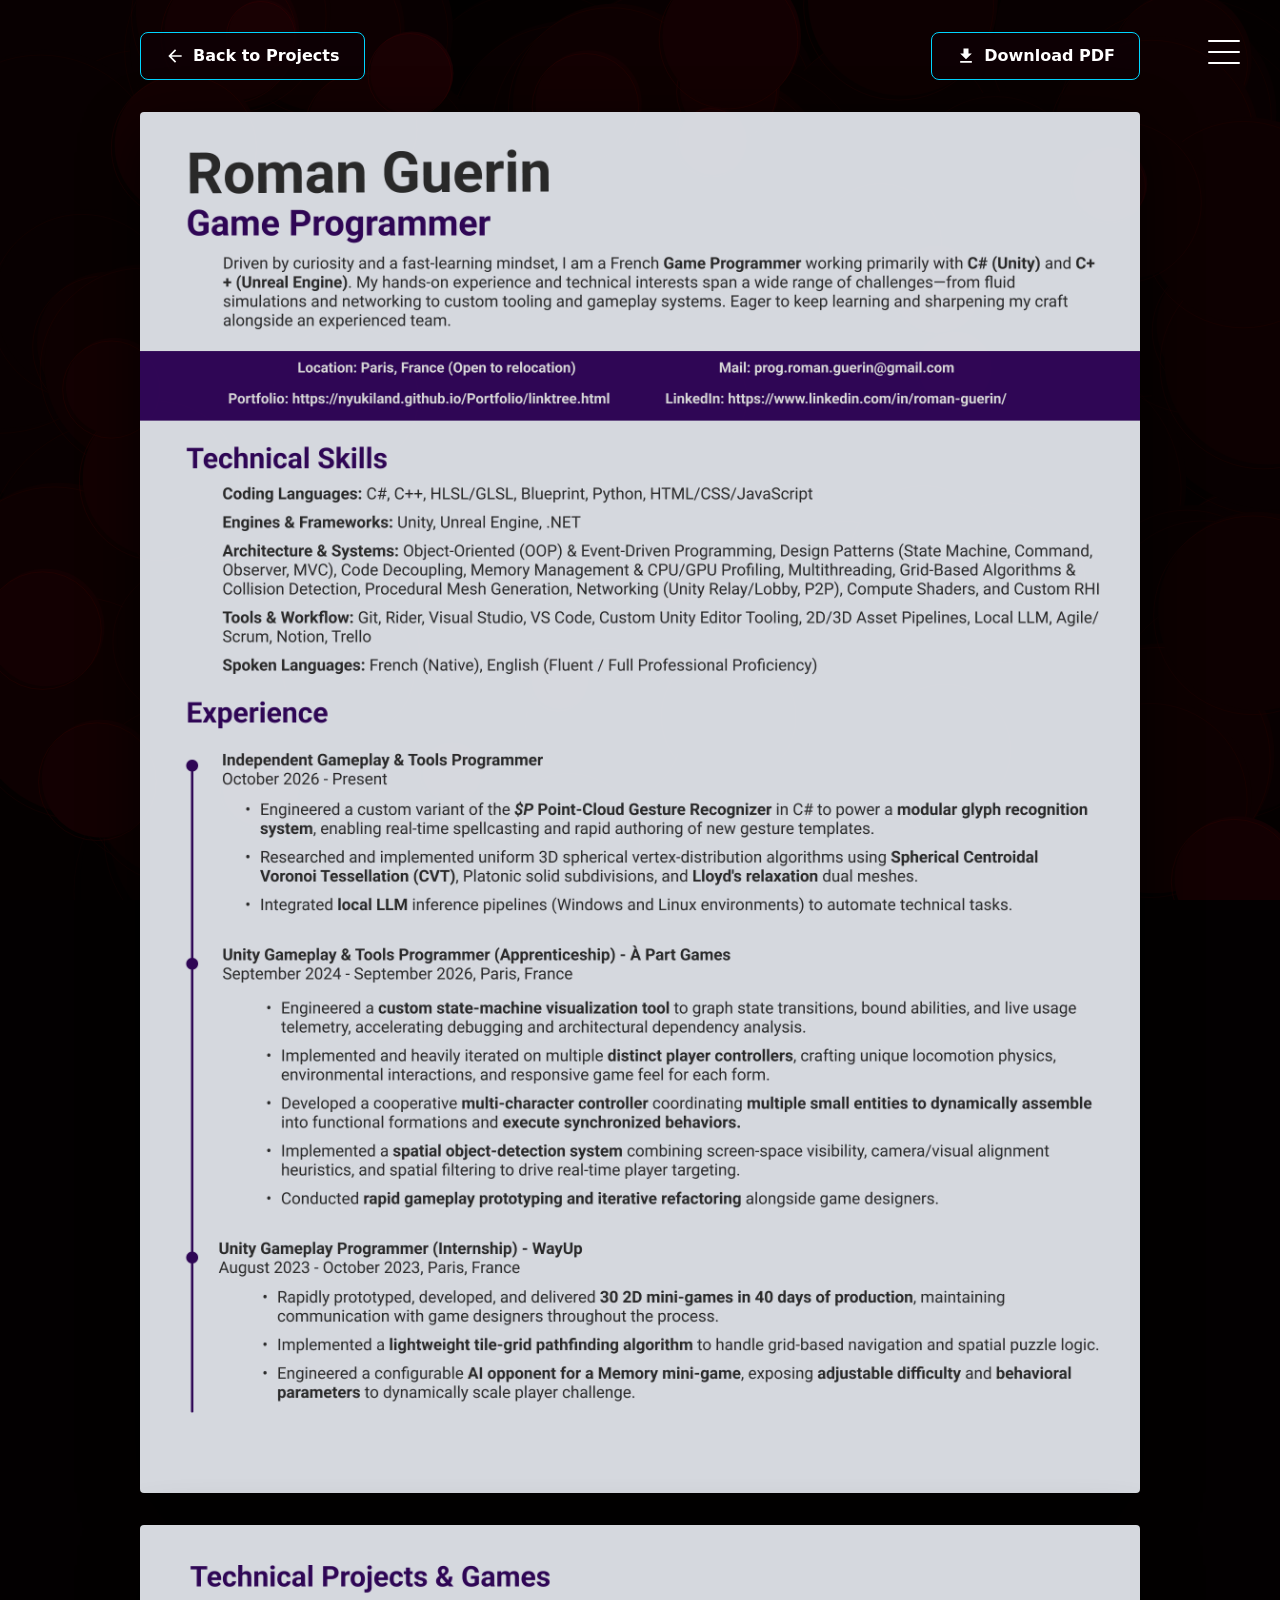
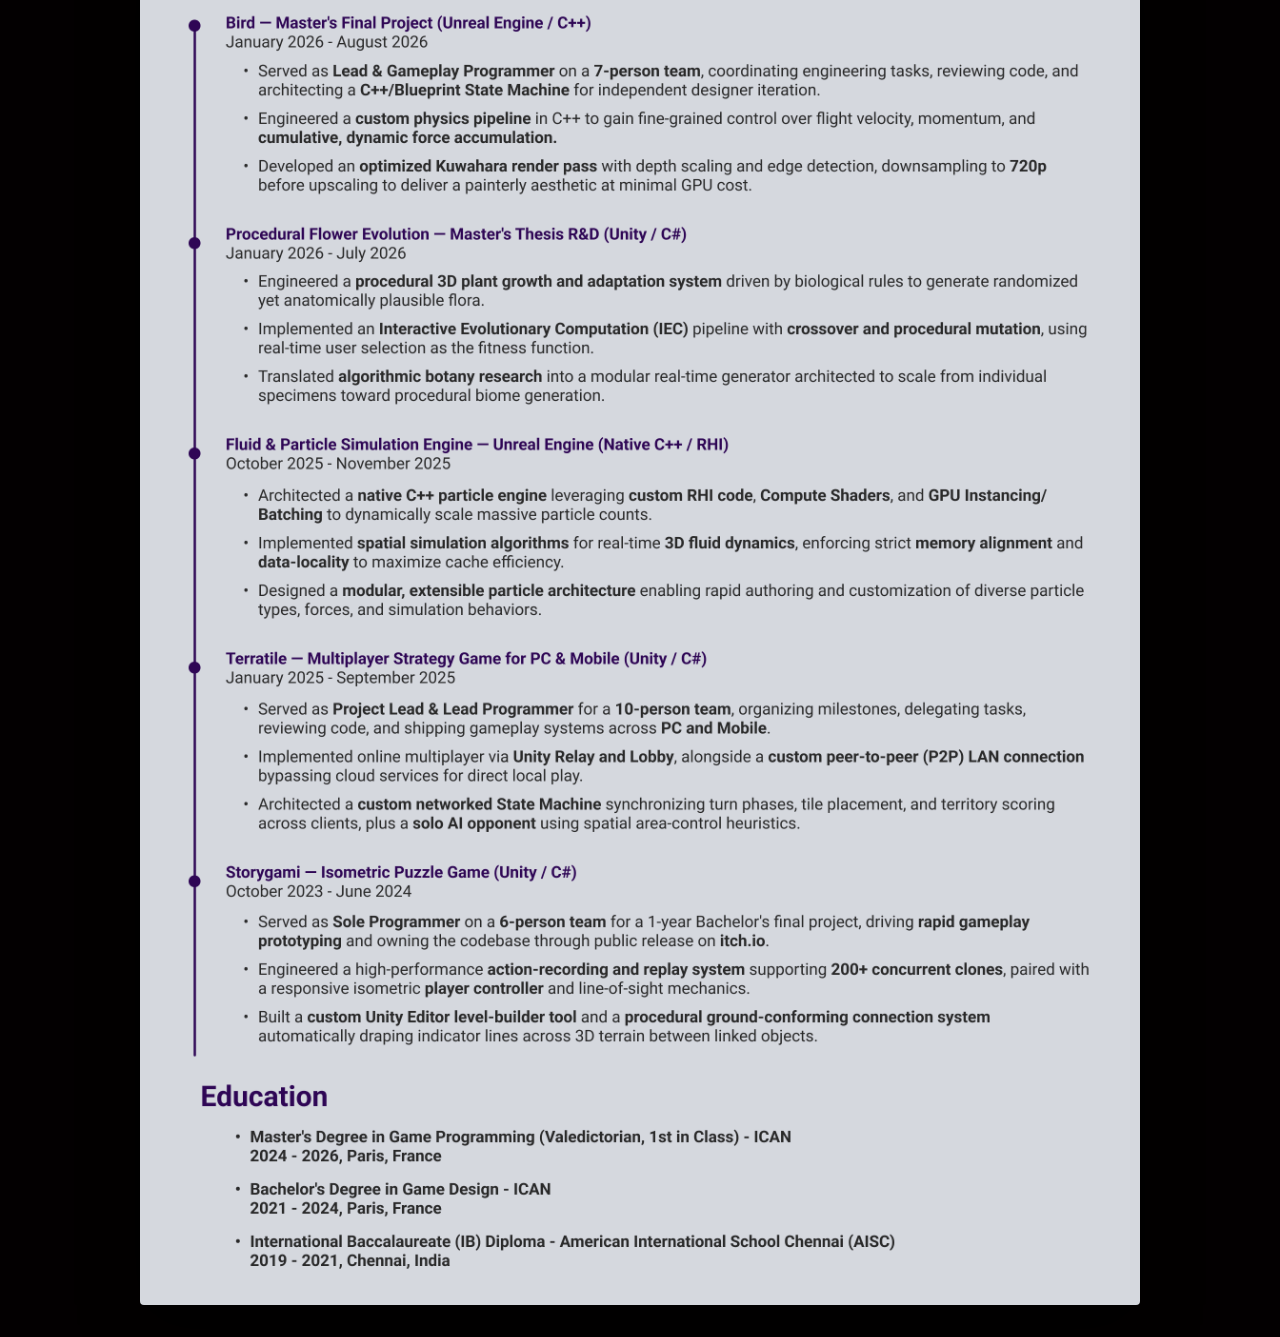
==== commit fb6c0089: "[UPD] CV - change cv and image" ====
--- a/cv.html
+++ b/cv.html
@@ -32,9 +32,14 @@
 
       <div class="cv-document-wrapper">
         <img
-          src="assets/cv_preview.png"
-          alt="Roman Guerin Resume"
-          id="cv-image"
+          src="assets/cv_page1.png"
+          alt="Roman Guerin Resume - Page 1"
+          class="cv-page"
+        />
+        <img
+          src="assets/cv_page2.png"
+          alt="Roman Guerin Resume - Page 2"
+          class="cv-page"
         />
       </div>
     </div>
--- a/css/style.css
+++ b/css/style.css
@@ -385,6 +385,14 @@
   min-height: 100vh;
   padding: 2rem;
 }
+.cv-page {
+  width: 100%;
+  max-width: 100%;
+  height: auto;
+  border-radius: 4px;
+  box-shadow: 0 20px 60px rgba(0, 0, 0, 0.8);
+  opacity: 0.96;
+}
 .cv-toolbar {
   width: 100%;
   max-width: 1000px;
@@ -419,7 +427,9 @@
   width: 100%;
   max-width: 1000px;
   display: flex;
-  justify-content: center;
+  flex-direction: column;
+  align-items: center;
+  gap: 2rem;
 }
 #cv-image {
   max-width: 100%;
